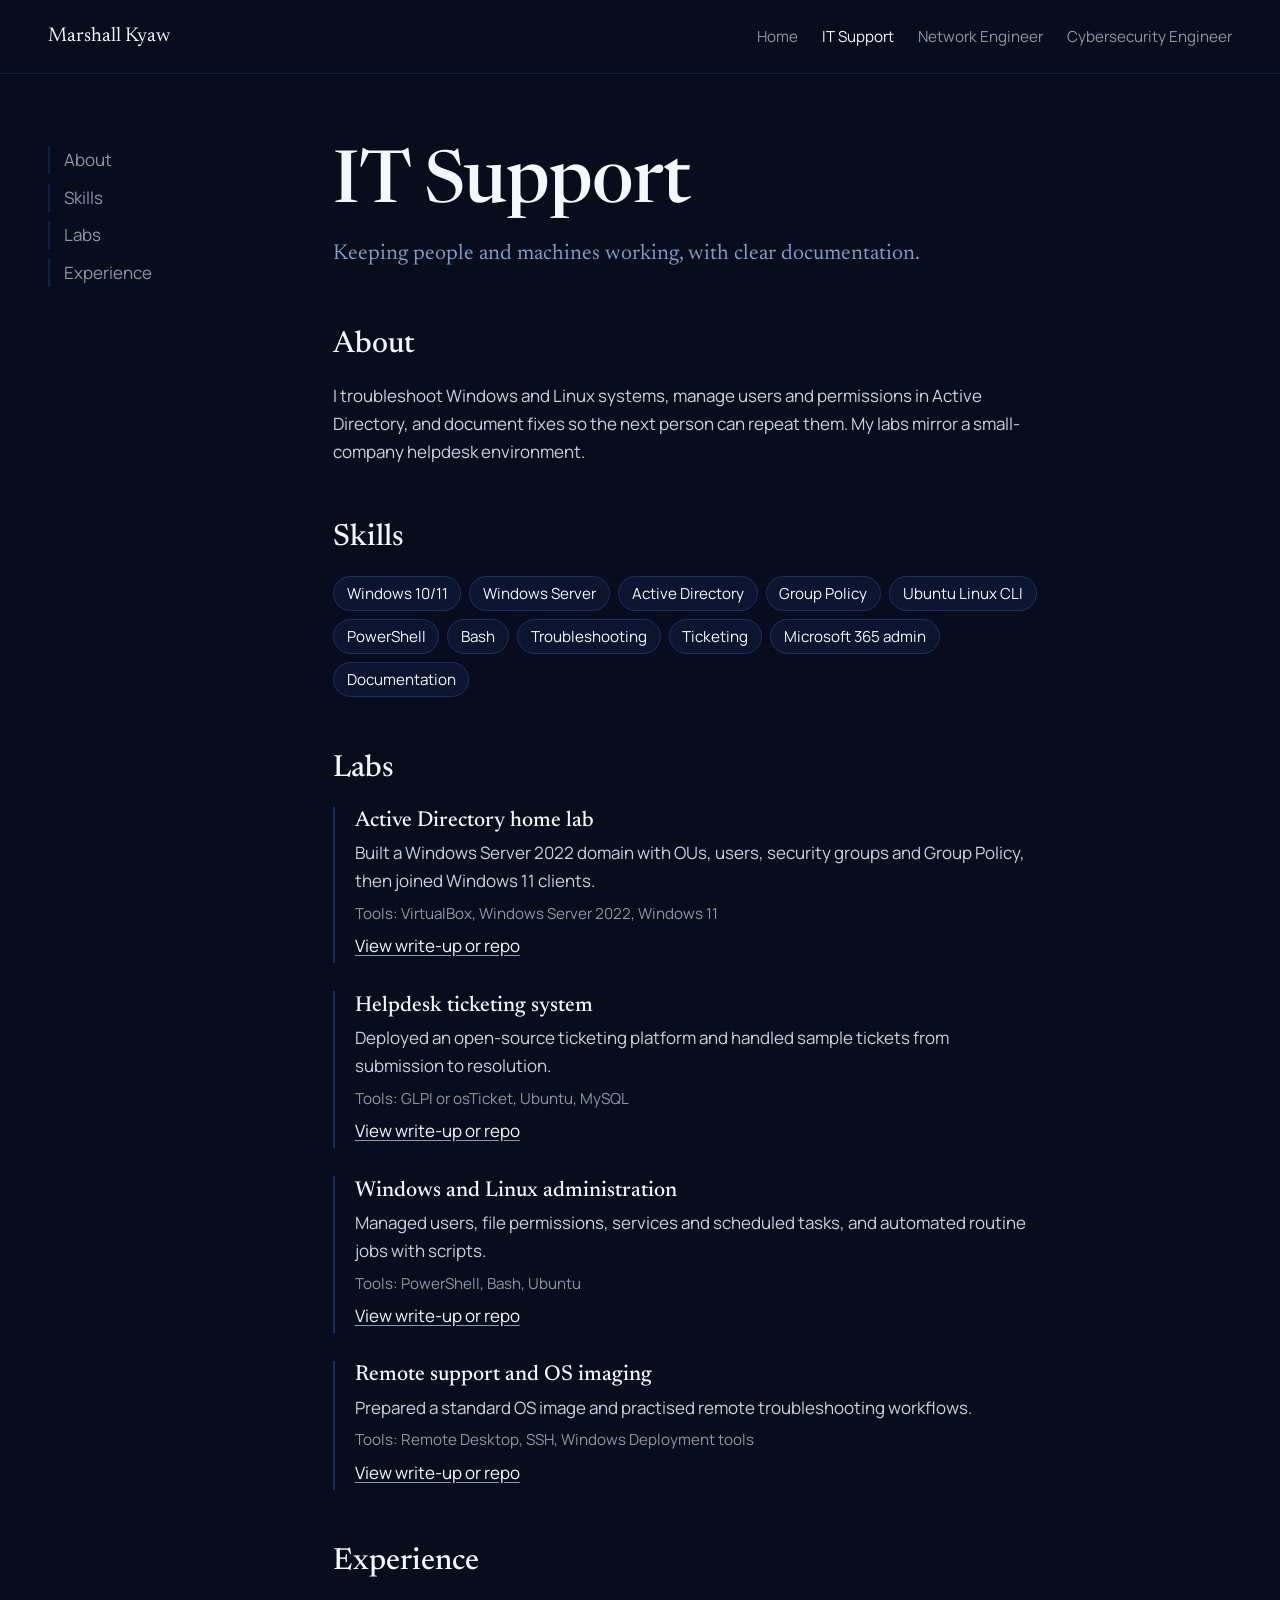
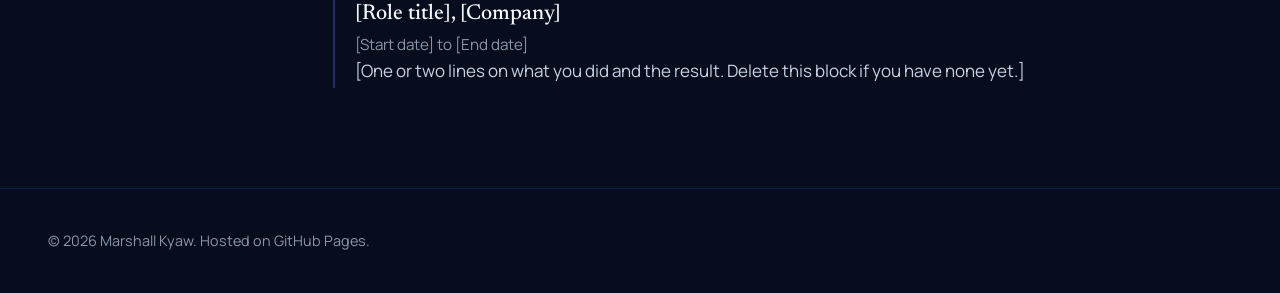
==== it-support.html @ 1ab23af3 "Add files via upload" ====
<!doctype html><html lang="en"><head><meta charset="utf-8"><meta name="viewport" content="width=device-width,initial-scale=1"><title>IT Support | Marshall Kyaw</title><meta name="description" content="Portfolio of Marshall Kyaw: IT support, networking and cybersecurity labs and experience."><link rel="preconnect" href="https://fonts.googleapis.com"><link rel="preconnect" href="https://fonts.gstatic.com" crossorigin><link href="https://fonts.googleapis.com/css2?family=Manrope:wght@400;600&family=Newsreader:opsz,wght@6..72,400;6..72,500&display=swap" rel="stylesheet"><link rel="stylesheet" href="style.css"></head><body><header class="bar"><a class="brand" href="index.html">Marshall Kyaw</a><nav aria-label="Main"><a href="index.html">Home</a><a href="it-support.html" aria-current="page">IT Support</a><a href="network-engineer.html">Network Engineer</a><a href="cybersecurity.html">Cybersecurity Engineer</a></nav></header><main class="page"><nav class="side" aria-label="On this page"><a href="#about">About</a><a href="#skills">Skills</a><a href="#labs">Labs</a><a href="#experience">Experience</a></nav><div><div class="title"><h1>IT Support</h1><p>Keeping people and machines working, with clear documentation.</p></div><section id="about"><h2>About</h2><p>I troubleshoot Windows and Linux systems, manage users and permissions in Active Directory, and document fixes so the next person can repeat them. My labs mirror a small-company helpdesk environment.</p></section><section id="skills"><h2>Skills</h2><ul class="chips"><li>Windows 10/11</li><li>Windows Server</li><li>Active Directory</li><li>Group Policy</li><li>Ubuntu Linux CLI</li><li>PowerShell</li><li>Bash</li><li>Troubleshooting</li><li>Ticketing</li><li>Microsoft 365 admin</li><li>Documentation</li></ul></section><section id="labs"><h2>Labs</h2><article class="lab"><h3>Active Directory home lab</h3><p>Built a Windows Server 2022 domain with OUs, users, security groups and Group Policy, then joined Windows 11 clients.</p><p class="tools">Tools: VirtualBox, Windows Server 2022, Windows 11</p><a href="https://github.com/marshall-kyaw">View write-up or repo</a></article><article class="lab"><h3>Helpdesk ticketing system</h3><p>Deployed an open-source ticketing platform and handled sample tickets from submission to resolution.</p><p class="tools">Tools: GLPI or osTicket, Ubuntu, MySQL</p><a href="https://github.com/marshall-kyaw">View write-up or repo</a></article><article class="lab"><h3>Windows and Linux administration</h3><p>Managed users, file permissions, services and scheduled tasks, and automated routine jobs with scripts.</p><p class="tools">Tools: PowerShell, Bash, Ubuntu</p><a href="https://github.com/marshall-kyaw">View write-up or repo</a></article><article class="lab"><h3>Remote support and OS imaging</h3><p>Prepared a standard OS image and practised remote troubleshooting workflows.</p><p class="tools">Tools: Remote Desktop, SSH, Windows Deployment tools</p><a href="https://github.com/marshall-kyaw">View write-up or repo</a></article></section><section id="experience"><h2>Experience</h2><article class="job"><h3>[Role title], [Company]</h3><p class="when">[Start date] to [End date]</p><p>[One or two lines on what you did and the result. Delete this block if you have none yet.]</p></article></section></div></main><footer>© 2026 Marshall Kyaw. Hosted on GitHub Pages.</footer></body></html>
---- style.css ----
:root{
  --navy-900:#070d1c; --navy-800:#0b1530; --navy-700:#10204a; --navy-600:#1a2f63;
  --steel:#7f9bc8; --mist:#c7d2e4; --gray:#8b96aa; --white:#f4f7fc;
  --serif:"Newsreader",Georgia,serif; --sans:"Manrope",system-ui,sans-serif;
}
*{box-sizing:border-box;margin:0;padding:0}
html{scroll-behavior:smooth}
body{background:var(--navy-900);color:var(--mist);font:400 1.0625rem/1.65 var(--sans);-webkit-font-smoothing:antialiased}
a{color:var(--white);text-decoration-color:var(--steel);text-underline-offset:.2em}
a:hover{color:var(--steel)}
:focus-visible{outline:2px solid var(--steel);outline-offset:3px}
h1,h2,h3{font-family:var(--serif);color:var(--white);font-weight:500;line-height:1.1}

.bar{display:flex;justify-content:space-between;align-items:center;gap:1.5rem;padding:1.25rem clamp(1.25rem,4vw,3rem);border-bottom:1px solid var(--navy-700)}
.bar .brand{font-family:var(--serif);font-size:1.25rem;color:var(--white);text-decoration:none}
.bar nav{display:flex;gap:1.5rem;flex-wrap:wrap;font-size:.95rem}
.bar nav a{color:var(--gray);text-decoration:none}
.bar nav a:hover,.bar nav a[aria-current]{color:var(--white)}

/* home */
.hero{padding:clamp(3rem,9vw,7rem) clamp(1.25rem,4vw,3rem) clamp(2rem,5vw,4rem);max-width:70rem}
.hero h1{font-size:clamp(3rem,9vw,7rem);letter-spacing:-.02em}
.hero .tag{font-family:var(--serif);font-size:clamp(1.3rem,2.6vw,1.9rem);color:var(--steel);margin-top:1rem}
.hero .bio{max-width:38rem;margin-top:1.5rem}
.contact{display:flex;gap:1.5rem;flex-wrap:wrap;margin-top:1.75rem}

.paths{display:flex;min-height:62vh;border-top:1px solid var(--navy-700)}
.path{flex:1;display:flex;flex-direction:column;justify-content:flex-end;gap:.75rem;padding:2rem clamp(1.25rem,3vw,2.5rem);text-decoration:none;color:var(--mist);transition:flex .5s ease,background .5s ease;border-right:1px solid var(--navy-700)}
.path:last-child{border-right:0}
.path:nth-child(1){background:var(--navy-800)}
.path:nth-child(2){background:var(--navy-700)}
.path:nth-child(3){background:var(--navy-600)}
.path h2{font-size:clamp(1.8rem,3.4vw,2.8rem)}
.path p{max-width:24rem}
.path .go{color:var(--white);border-bottom:1px solid var(--steel);align-self:flex-start;padding-bottom:.1rem}
.path:hover,.path:focus-visible{flex:1.7;background:var(--navy-600)}
.path:hover .go{color:var(--steel)}

/* sub pages */
.page{display:grid;grid-template-columns:13rem minmax(0,44rem);gap:clamp(2rem,6vw,6rem);padding:clamp(2rem,6vw,4.5rem) clamp(1.25rem,4vw,3rem)}
.side{position:sticky;top:2rem;align-self:start;display:flex;flex-direction:column;gap:.6rem}
.side a{color:var(--gray);text-decoration:none;padding-left:.9rem;border-left:2px solid var(--navy-700)}
.side a:hover{color:var(--white);border-color:var(--steel)}
.title h1{font-size:clamp(2.4rem,6vw,4.5rem);letter-spacing:-.015em}
.title p{font-family:var(--serif);font-size:1.35rem;color:var(--steel);margin-top:.75rem}
section{margin-top:3.5rem;scroll-margin-top:2rem}
section h2{font-size:1.9rem;margin-bottom:1.25rem}
.chips{display:flex;flex-wrap:wrap;gap:.5rem;list-style:none}
.chips li{border:1px solid var(--navy-600);background:var(--navy-800);color:var(--white);padding:.25rem .8rem;border-radius:999px;font-size:.95rem}
.lab,.job{border-left:2px solid var(--navy-600);padding:.2rem 0 .2rem 1.25rem;margin-bottom:1.75rem}
.lab h3,.job h3{font-size:1.35rem;margin-bottom:.35rem}
.lab .tools,.job .when{color:var(--gray);font-size:.95rem;margin-top:.35rem}
.lab a{display:inline-block;margin-top:.4rem}
.list{list-style:none}
.list li{padding:.5rem 0;border-bottom:1px solid var(--navy-700)}
.list li span{color:var(--gray)}
footer{padding:2.5rem clamp(1.25rem,4vw,3rem);border-top:1px solid var(--navy-700);color:var(--gray);font-size:.9rem}

@media (max-width:860px){
  .paths{flex-direction:column;min-height:0}
  .path{border-right:0;border-bottom:1px solid var(--navy-700);padding-top:3rem}
  .path:hover,.path:focus-visible{flex:1}
  .page{grid-template-columns:1fr}
  .side{position:static;flex-direction:row;flex-wrap:wrap;gap:1rem}
  .side a{border-left:0;padding-left:0}
}
@media (prefers-reduced-motion:reduce){*{transition:none!important;scroll-behavior:auto!important}}
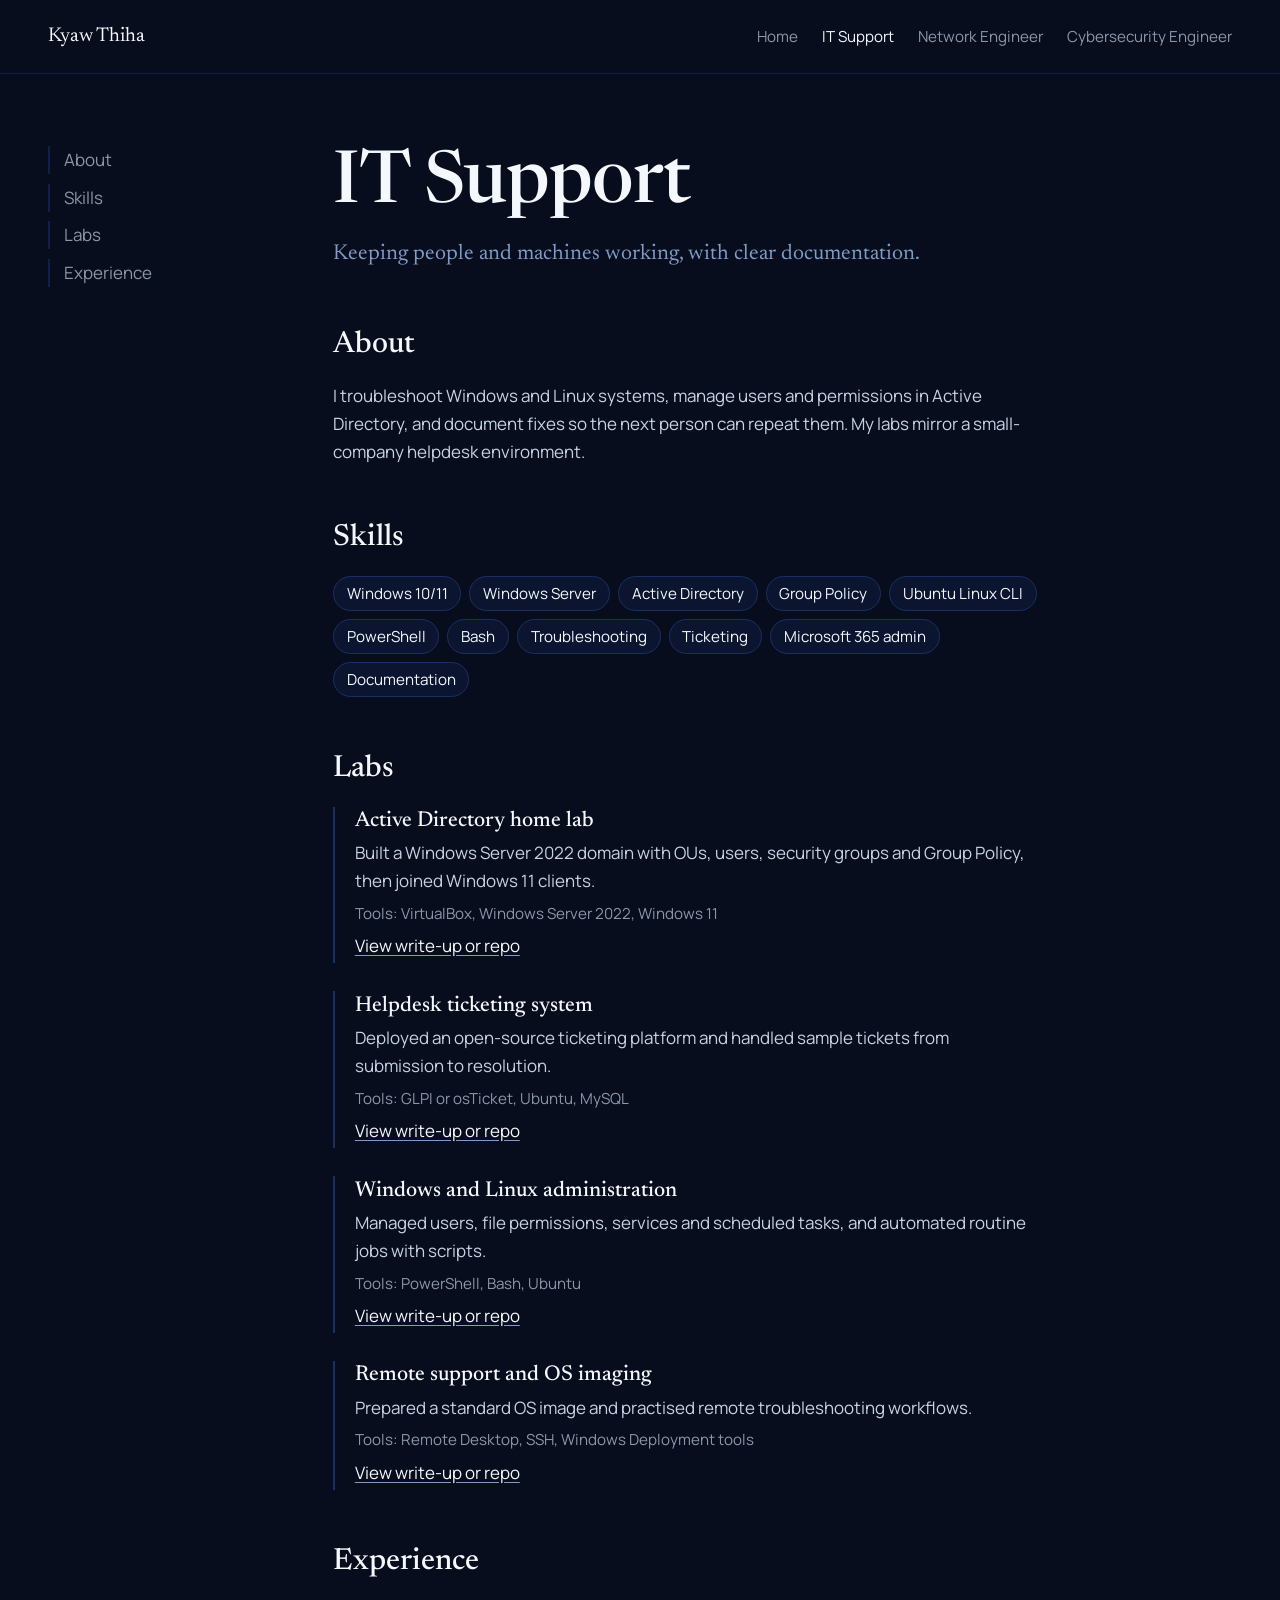
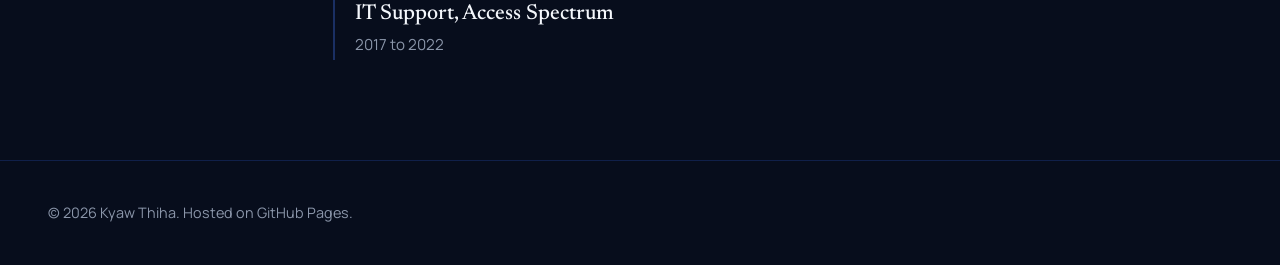
==== commit e9478007: "Update it-support.html" ====
--- a/it-support.html
+++ b/it-support.html
@@ -1 +1,37 @@
-<!doctype html><html lang="en"><head><meta charset="utf-8"><meta name="viewport" content="width=device-width,initial-scale=1"><title>IT Support | Marshall Kyaw</title><meta name="description" content="Portfolio of Marshall Kyaw: IT support, networking and cybersecurity labs and experience."><link rel="preconnect" href="https://fonts.googleapis.com"><link rel="preconnect" href="https://fonts.gstatic.com" crossorigin><link href="https://fonts.googleapis.com/css2?family=Manrope:wght@400;600&family=Newsreader:opsz,wght@6..72,400;6..72,500&display=swap" rel="stylesheet"><link rel="stylesheet" href="style.css"></head><body><header class="bar"><a class="brand" href="index.html">Marshall Kyaw</a><nav aria-label="Main"><a href="index.html">Home</a><a href="it-support.html" aria-current="page">IT Support</a><a href="network-engineer.html">Network Engineer</a><a href="cybersecurity.html">Cybersecurity Engineer</a></nav></header><main class="page"><nav class="side" aria-label="On this page"><a href="#about">About</a><a href="#skills">Skills</a><a href="#labs">Labs</a><a href="#experience">Experience</a></nav><div><div class="title"><h1>IT Support</h1><p>Keeping people and machines working, with clear documentation.</p></div><section id="about"><h2>About</h2><p>I troubleshoot Windows and Linux systems, manage users and permissions in Active Directory, and document fixes so the next person can repeat them. My labs mirror a small-company helpdesk environment.</p></section><section id="skills"><h2>Skills</h2><ul class="chips"><li>Windows 10/11</li><li>Windows Server</li><li>Active Directory</li><li>Group Policy</li><li>Ubuntu Linux CLI</li><li>PowerShell</li><li>Bash</li><li>Troubleshooting</li><li>Ticketing</li><li>Microsoft 365 admin</li><li>Documentation</li></ul></section><section id="labs"><h2>Labs</h2><article class="lab"><h3>Active Directory home lab</h3><p>Built a Windows Server 2022 domain with OUs, users, security groups and Group Policy, then joined Windows 11 clients.</p><p class="tools">Tools: VirtualBox, Windows Server 2022, Windows 11</p><a href="https://github.com/marshall-kyaw">View write-up or repo</a></article><article class="lab"><h3>Helpdesk ticketing system</h3><p>Deployed an open-source ticketing platform and handled sample tickets from submission to resolution.</p><p class="tools">Tools: GLPI or osTicket, Ubuntu, MySQL</p><a href="https://github.com/marshall-kyaw">View write-up or repo</a></article><article class="lab"><h3>Windows and Linux administration</h3><p>Managed users, file permissions, services and scheduled tasks, and automated routine jobs with scripts.</p><p class="tools">Tools: PowerShell, Bash, Ubuntu</p><a href="https://github.com/marshall-kyaw">View write-up or repo</a></article><article class="lab"><h3>Remote support and OS imaging</h3><p>Prepared a standard OS image and practised remote troubleshooting workflows.</p><p class="tools">Tools: Remote Desktop, SSH, Windows Deployment tools</p><a href="https://github.com/marshall-kyaw">View write-up or repo</a></article></section><section id="experience"><h2>Experience</h2><article class="job"><h3>[Role title], [Company]</h3><p class="when">[Start date] to [End date]</p><p>[One or two lines on what you did and the result. Delete this block if you have none yet.]</p></article></section></div></main><footer>© 2026 Marshall Kyaw. Hosted on GitHub Pages.</footer></body></html>+<!doctype html>
+<html lang="en">
+  <head>
+    <meta charset="utf-8">
+    <meta name="viewport" content="width=device-width,initial-scale=1">
+    <title>IT Support | Kyaw Thiha</title>
+    <meta name="description" content="Portfolio of Kyaw Thiha: IT support, networking and cybersecurity labs and experience.">
+    <link rel="preconnect" href="https://fonts.googleapis.com">
+    <link rel="preconnect" href="https://fonts.gstatic.com" crossorigin>
+    <link href="https://fonts.googleapis.com/css2?family=Manrope:wght@400;600&family=Newsreader:opsz,wght@6..72,400;6..72,500&display=swap" rel="stylesheet">
+    <link rel="stylesheet" href="style.css">
+  </head>
+  <body>
+    <header class="bar">
+      <a class="brand" href="index.html">
+        Kyaw Thiha </a><nav aria-label="Main"><a href="index.html">
+          Home</a><a href="it-support.html" aria-current="page">IT Support</a>
+          <a href="network-engineer.html">Network Engineer</a>
+          <a href="cybersecurity.html">Cybersecurity Engineer</a></nav>
+    </header><main class="page"><nav class="side" aria-label="On this page">
+      <a href="#about">About</a><a href="#skills">Skills</a><a href="#labs">Labs</a>
+      <a href="#experience">Experience</a></nav><div><div class="title">
+        <h1>IT Support</h1>
+        <p>Keeping people and machines working, with clear documentation.</p>
+      </div><section id="about"><h2>About</h2>
+        <p>I troubleshoot Windows and Linux systems, manage users and permissions in Active Directory, and document fixes so the next person can repeat them. My labs mirror a small-company helpdesk environment.</p>
+          </section><section id="skills"><h2>Skills</h2><ul class="chips"><li>Windows 10/11</li><li>Windows Server</li>
+            <li>Active Directory</li><li>Group Policy</li><li>Ubuntu Linux CLI</li><li>PowerShell</li><li>Bash</li>
+            <li>Troubleshooting</li><li>Ticketing</li><li>Microsoft 365 admin</li>
+            <li>Documentation</li></ul></section><section id="labs"><h2>Labs</h2><article class="lab">
+              <h3>Active Directory home lab</h3><p>Built a Windows Server 2022 domain with OUs, users, security groups and Group Policy, then joined Windows 11 clients.</p><p class="tools">Tools: VirtualBox, Windows Server 2022, Windows 11</p>
+              <a href="https://github.com/marshall-kyaw">View write-up or repo</a></article><article class="lab"><h3>Helpdesk ticketing system</h3><p>Deployed an open-source ticketing platform and handled sample tickets from submission to resolution.</p><p class="tools">Tools: GLPI or osTicket, Ubuntu, MySQL</p>
+                <a href="https://github.com/marshall-kyaw">View write-up or repo</a></article><article class="lab">
+                  <h3>Windows and Linux administration</h3><p>Managed users, file permissions, services and scheduled tasks, and automated routine jobs with scripts.</p>
+                  <p class="tools">Tools: PowerShell, Bash, Ubuntu</p><a href="https://github.com/marshall-kyaw">View write-up or repo</a></article><article class="lab"><h3>Remote support and OS imaging</h3><p>Prepared a standard OS image and practised remote troubleshooting workflows.</p><p class="tools">Tools: Remote Desktop, SSH, Windows Deployment tools</p>
+                    <a href="https://github.com/marshall-kyaw">View write-up or repo</a></article></section><section id="experience"><h2>Experience</h2><article class="job"><h3> IT Support, Access Spectrum</h3><p class="when">2017 to 2022 </p><p>  </p>
+                    </article></section></div></main><footer>© 2026 Kyaw Thiha. Hosted on GitHub Pages.</footer></body></html>
